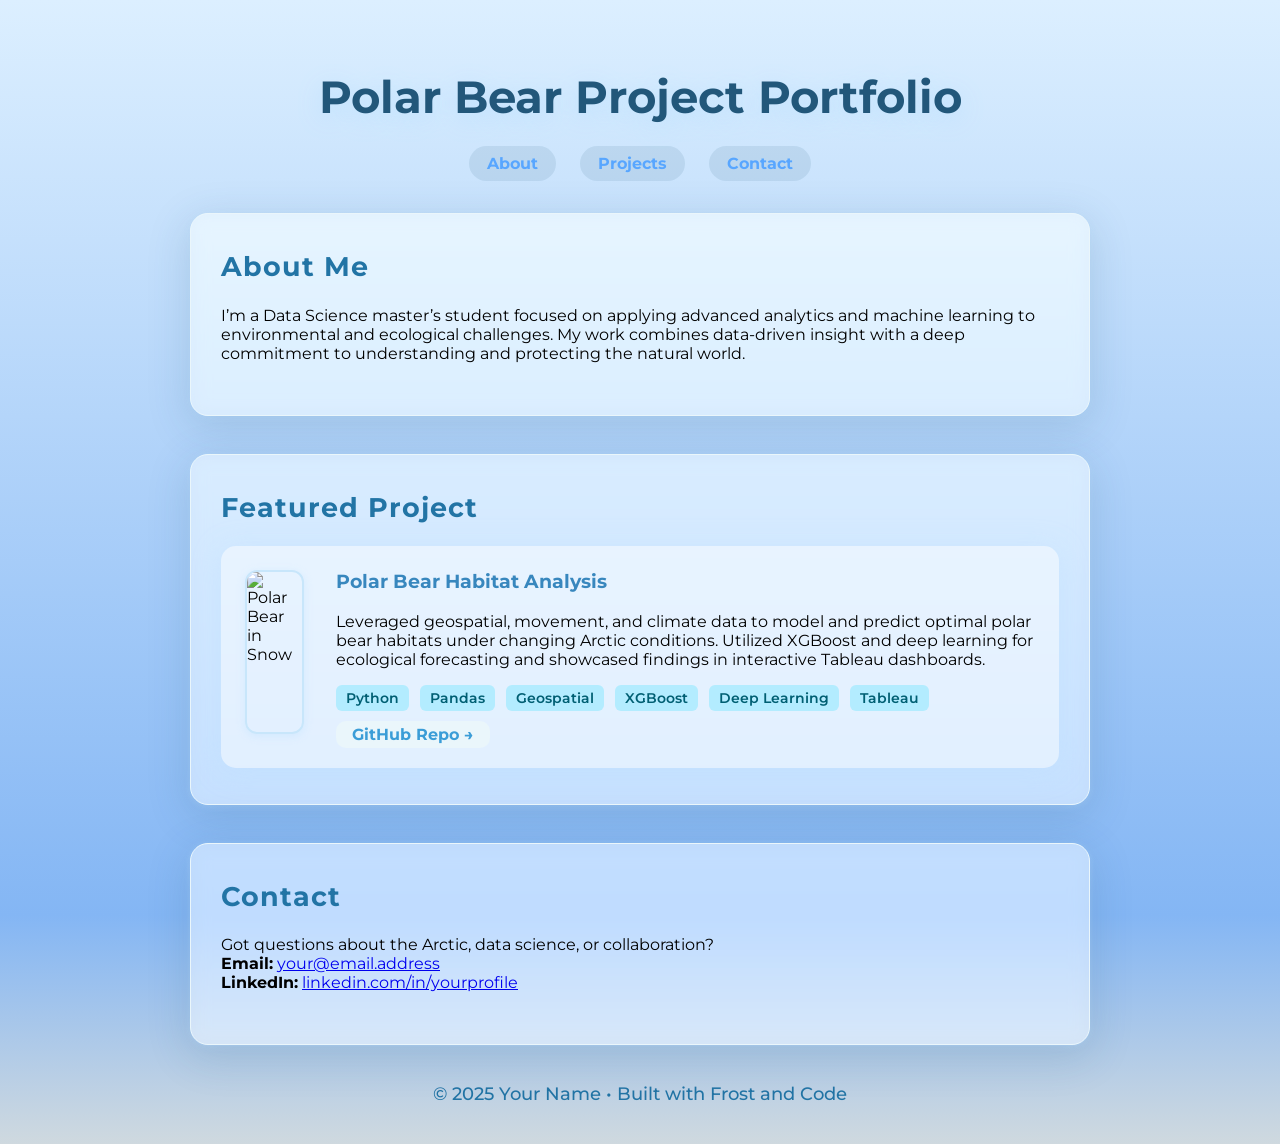
==== index.html @ 0e8e33dd "Revise About Me section for clarity and focus Updated the About Me section to reflect current focus " ====
<!DOCTYPE html>
<html lang="en">
<head>
    <meta charset="UTF-8">
    <meta name="viewport" content="width=device-width, initial-scale=1">
    <title>Your Name - Polar Bear Portfolio</title>
    <link href="https://fonts.googleapis.com/css2?family=Montserrat:wght@400;700&display=swap" rel="stylesheet">
    <link rel="stylesheet" href="style.css">
    <!-- Add particles.js library for animated snow -->
    <script src="https://cdn.jsdelivr.net/npm/particles.js@2.0.0/particles.min.js"></script>
</head>
<body>
    <div id="particles-js"></div>
    <div class="container">
        <header>
            <h1>Polar Bear Project Portfolio</h1>
            <nav>
                <a href="#about">About</a>
                <a href="#projects">Projects</a>
                <a href="#contact">Contact</a>
            </nav>
        </header>
        <main>
            <section id="about" class="glass">
                <h2>About Me</h2>
                <p>
                    I’m a Data Science master’s student focused on applying advanced analytics and machine learning to environmental and ecological challenges. My work combines data-driven insight with a deep commitment to understanding and protecting the natural world.
                </p>
            </section>
            <section id="projects" class="glass">
                <h2>Featured Project</h2>
                <div class="project-card">
                    <img src="https://images.unsplash.com/photo-1506744038136-46273834b3fb?auto=format&fit=crop&w=400&q=80" alt="Polar Bear in Snow">
                    <div>
                        <h3>Polar Bear Habitat Analysis</h3>
                        <p>
                            Leveraged geospatial, movement, and climate data to model and predict optimal polar bear habitats under changing Arctic conditions. Utilized XGBoost and deep learning for ecological forecasting and showcased findings in interactive Tableau dashboards.
                        </p>
                        <div class="tags">
                            <span class="tag">Python</span>
                            <span class="tag">Pandas</span>
                            <span class="tag">Geospatial</span>
                            <span class="tag">XGBoost</span>
                            <span class="tag">Deep Learning</span>
                            <span class="tag">Tableau</span>
                        </div>
                        <a href="https://github.com/yourusername/polar-bear-project" target="_blank">GitHub Repo &rarr;</a>
                    </div>
                </div>
            </section>
            <section id="contact" class="glass">
                <h2>Contact</h2>
                <p>
                    Got questions about the Arctic, data science, or collaboration?<br>
                    <strong>Email:</strong> <a href="mailto:jgilkinson@yahoo.com">your@email.address</a><br>
                    <strong>LinkedIn:</strong> <a href="https://linkedin.com/in/yourprofile" target="_blank">linkedin.com/in/yourprofile</a>
                </p>
            </section>
        </main>
        <footer>
            &copy; 2025 Your Name • Built with Frost and Code
        </footer>
    </div>
    <script>
    // particles.js snow config
    particlesJS("particles-js", {
        "particles": {
            "number": {"value": 80, "density": {"enable": true, "value_area": 800}},
            "color": {"value": "#ffffff"},
            "shape": {"type": "circle"},
            "opacity": {"value": 0.7, "random": true, "anim": {"enable": false}},
            "size": {"value": 6, "random": true, "anim": {"enable": false}},
            "move": {
                "enable": true,
                "speed": 1.5,
                "direction": "bottom",
                "random": true,
                "straight": false,
                "out_mode": "out",
                "bounce": false
            }
        },
        "interactivity": {
            "detect_on": "canvas",
            "events": {
                "onhover": {"enable": true, "mode": "repulse"},
                "onclick": {"enable": false}
            }
        },
        "retina_detect": true
    });
    </script>
</body>
</html>
---- style.css ----
body {
    margin: 0;
    font-family: 'Montserrat', sans-serif;
    background: linear-gradient(to bottom, #dcefff, #84b6f4 80%, #cfd9df 100%);
    min-height: 100vh;
    overflow-x: hidden;
}

#particles-js {
    position: fixed;
    width: 100vw;
    height: 100vh;
    z-index: 0;
    top: 0;
    left: 0;
    pointer-events: none;
}

.container {
    position: relative;
    z-index: 1;
    max-width: 900px;
    margin: 0 auto;
    padding: 40px 20px;
}

header {
    text-align: center;
    margin-bottom: 40px;
}

header h1 {
    font-size: 2.8em;
    color: #22577a;
    text-shadow: 0px 6px 24px #bde0fe;
}

nav {
    margin-top: 18px;
}

nav a {
    color: #58a6ff;
    background: rgba(34, 87, 122, 0.10);
    padding: 8px 18px;
    margin: 0 10px;
    border-radius: 20px;
    font-weight: bold;
    text-decoration: none;
    transition: background 0.3s, color 0.3s;
}
nav a:hover {
    background: #ade8f4;
    color: #003049;
    box-shadow: 0 0 15px #48cae4a0;
}

.glass {
    background: rgba(255,255,255,0.45);
    border-radius: 18px;
    box-shadow: 0 10px 40px 4px rgba(34, 87, 122, 0.15), 0 1.5px 6px #bde0fe60;
    backdrop-filter: blur(9px) brightness(1.05);
    margin-bottom: 38px;
    padding: 36px 30px;
    border: 1.5px solid #eaf6fb;
}

section h2 {
    color: #2274a5;
    font-size: 1.7em;
    margin-top: 0;
    letter-spacing: 1px;
}

.project-card {
    display: flex;
    gap: 32px;
    align-items: flex-start;
    margin-top: 16px;
    background: rgba(255,255,255,0.47);
    padding: 24px;
    border-radius: 15px;
    box-shadow: 0px 3px 28px #bde0fe60;
    transition: transform 0.21s cubic-bezier(.36,2,.34,1),box-shadow 0.2s;
}
.project-card:hover {
    transform: scale(1.022) translateY(-4px);
    box-shadow: 0px 7px 32px #56cbf90f, 0 1.5px 14px #bde0fe90;
    background: rgba(189, 224, 254, 0.35);
}
.project-card img {
    border-radius: 12px;
    width: 160px;
    height: 160px;
    object-fit: cover;
    box-shadow: 0 2px 8px 0 #bde0fe73;
    border: 2.5px solid #c8e6fb;
}
.project-card h3 {
    color: #3887be;
    margin-top: 0;
}
.project-card .tags {
    margin: 10px 0 14px 0;
}
.tag {
    background: #b3ecff;
    color: #005f73;
    border-radius: 6px;
    padding: 4px 10px;
    margin-right: 7px;
    font-size: 0.9em;
    font-weight: 600;
    display: inline-block;
}
.project-card a {
    text-decoration: none;
    color: #3b9dd7;
    font-weight: bold;
    background: #eaf6fb;
    padding: 4px 16px;
    border-radius: 10px;
    transition: background 0.25s, color 0.25s;
}
.project-card a:hover {
    background: #0077b6;
    color: #fff;
}

footer {
    text-align: center;
    color: #2274a5;
    margin: 30px auto 0 auto;
    font-size: 1.1em;
    font-weight: 500;
}

@media (max-width: 700px) {
    .project-card {
        flex-direction: column;
        align-items: center;
    }
    .project-card img {
        width: 98vw;
        max-width: 300px;
        height: auto;
    }
    .container {
        padding: 14px 3vw;
    }
    .glass {
        padding: 20px 5vw;
    }
}
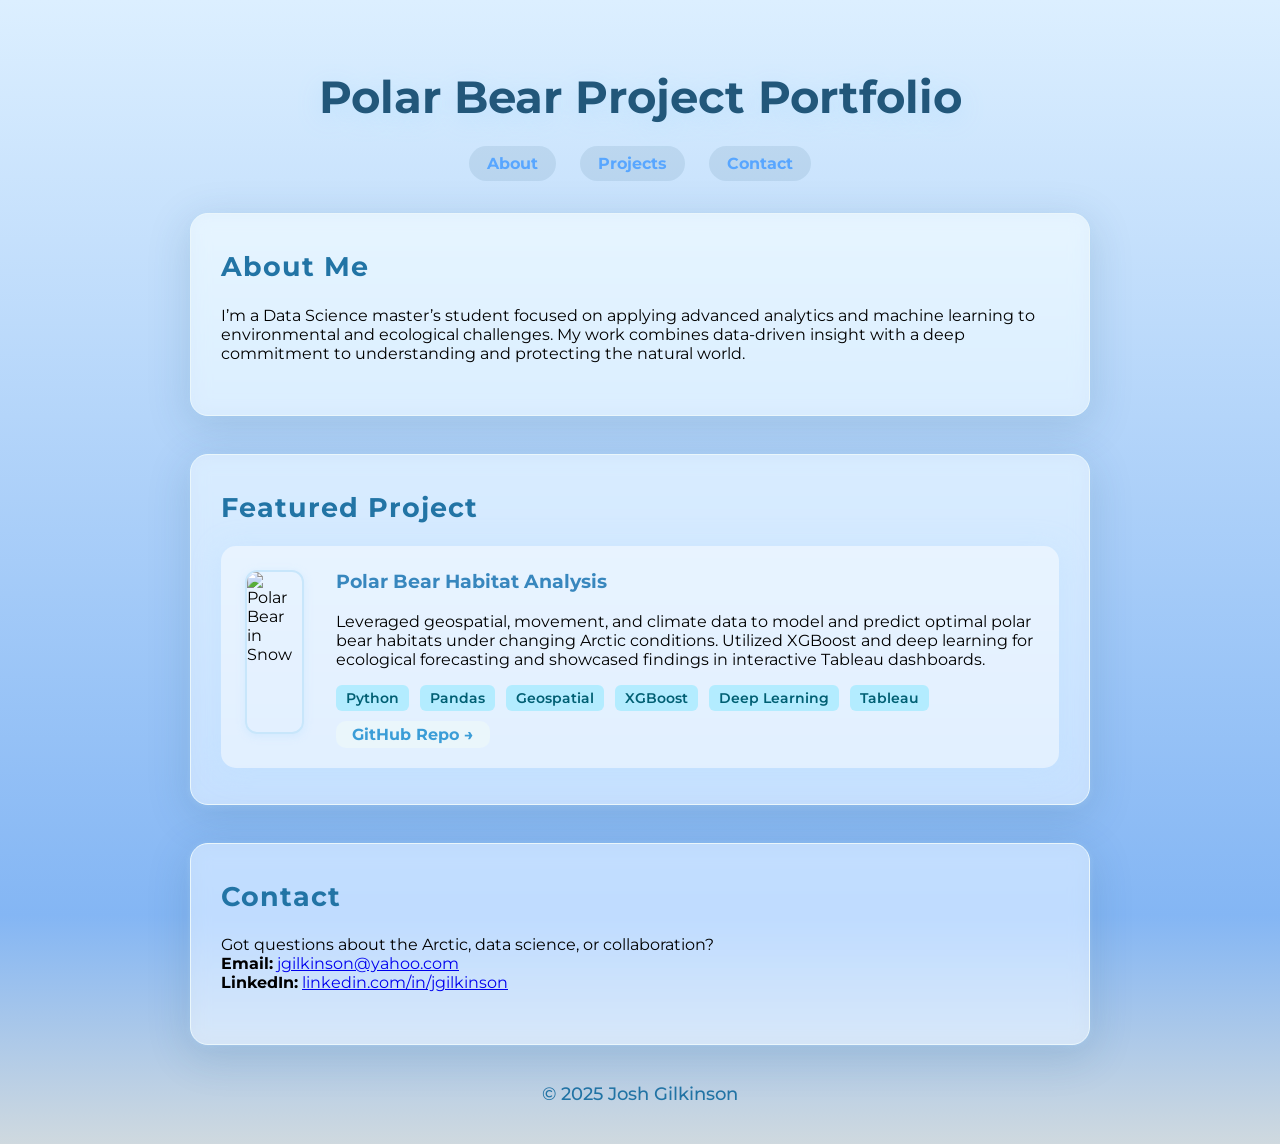
==== commit 5d5a1d7e: "Fix HTML formatting and preserve content structure" ====
--- a/index.html
+++ b/index.html
@@ -52,13 +52,13 @@
                 <h2>Contact</h2>
                 <p>
                     Got questions about the Arctic, data science, or collaboration?<br>
-                    <strong>Email:</strong> <a href="mailto:jgilkinson@yahoo.com">your@email.address</a><br>
-                    <strong>LinkedIn:</strong> <a href="https://linkedin.com/in/yourprofile" target="_blank">linkedin.com/in/yourprofile</a>
+                    <strong>Email:</strong> <a href="mailto:jgilkinson@yahoo.com">jgilkinson@yahoo.com</a><br>
+                    <strong>LinkedIn:</strong> <a href="https://linkedin.com/in/jgilkinson" target="_blank">linkedin.com/in/jgilkinson</a>
                 </p>
             </section>
         </main>
         <footer>
-            &copy; 2025 Your Name • Built with Frost and Code
+            &copy; 2025 Josh Gilkinson
         </footer>
     </div>
     <script>
@@ -94,3 +94,4 @@
 </html>
 
 
+
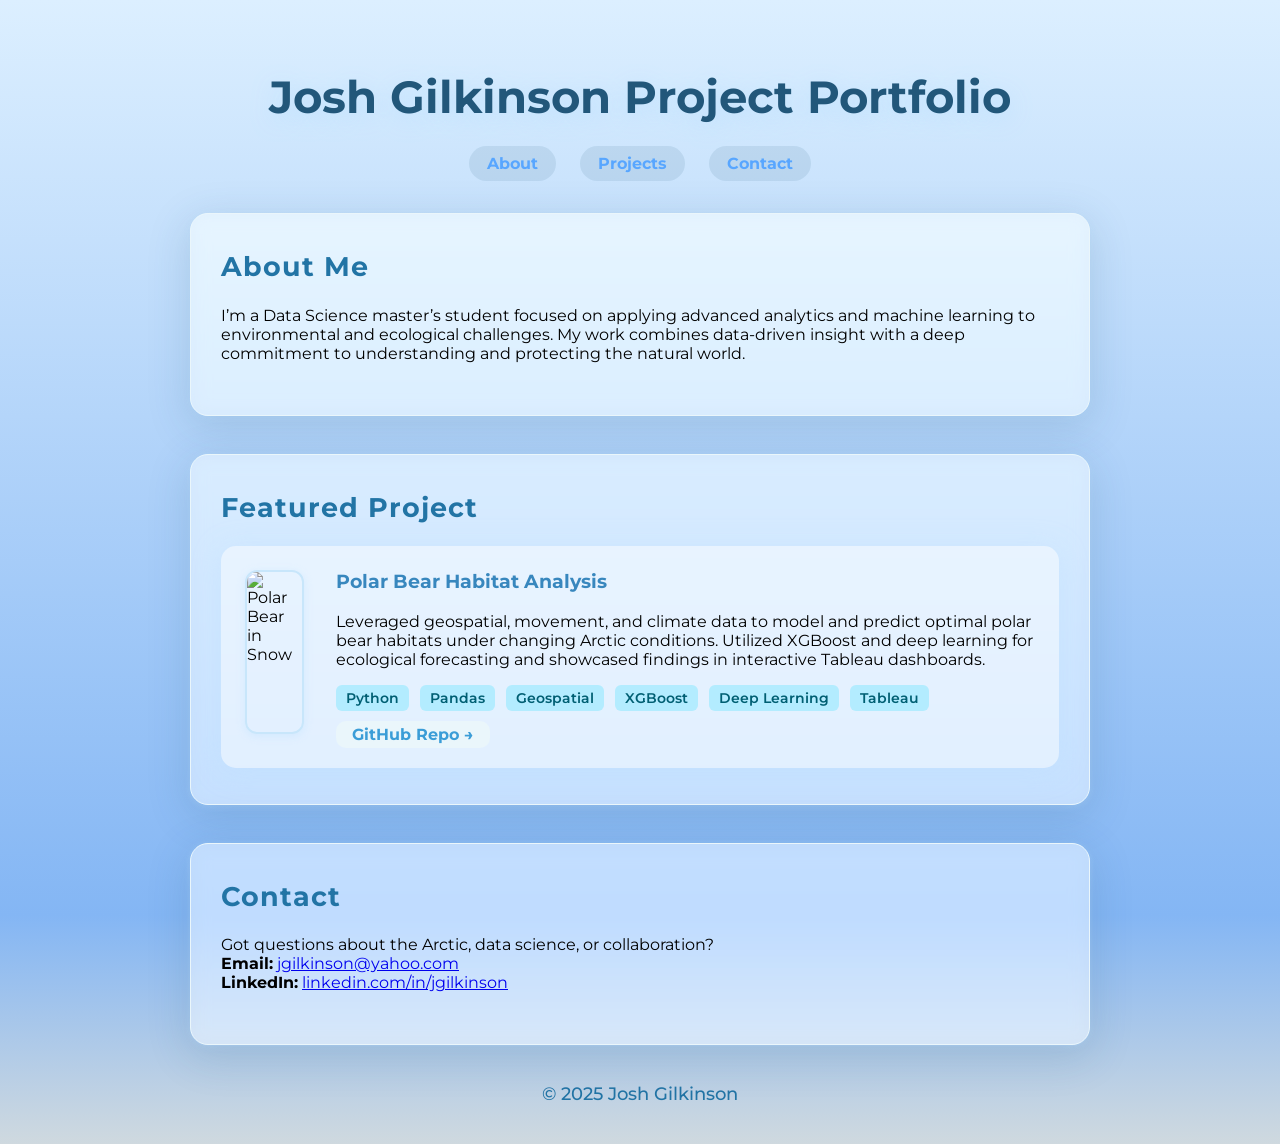
==== commit 8f21f8f0: "Update index.html" ====
--- a/index.html
+++ b/index.html
@@ -13,7 +13,7 @@
     <div id="particles-js"></div>
     <div class="container">
         <header>
-            <h1>Polar Bear Project Portfolio</h1>
+            <h1>Josh Gilkinson Project Portfolio</h1>
             <nav>
                 <a href="#about">About</a>
                 <a href="#projects">Projects</a>
@@ -44,7 +44,7 @@
                             <span class="tag">Deep Learning</span>
                             <span class="tag">Tableau</span>
                         </div>
-                        <a href="https://github.com/yourusername/polar-bear-project" target="_blank">GitHub Repo &rarr;</a>
+                        <a href="https://github.com/jgilkinson/jgilkinson.github.io" target="_blank">GitHub Repo &rarr;</a>
                     </div>
                 </div>
             </section>
@@ -95,3 +95,6 @@
 
 
 
+
+
+
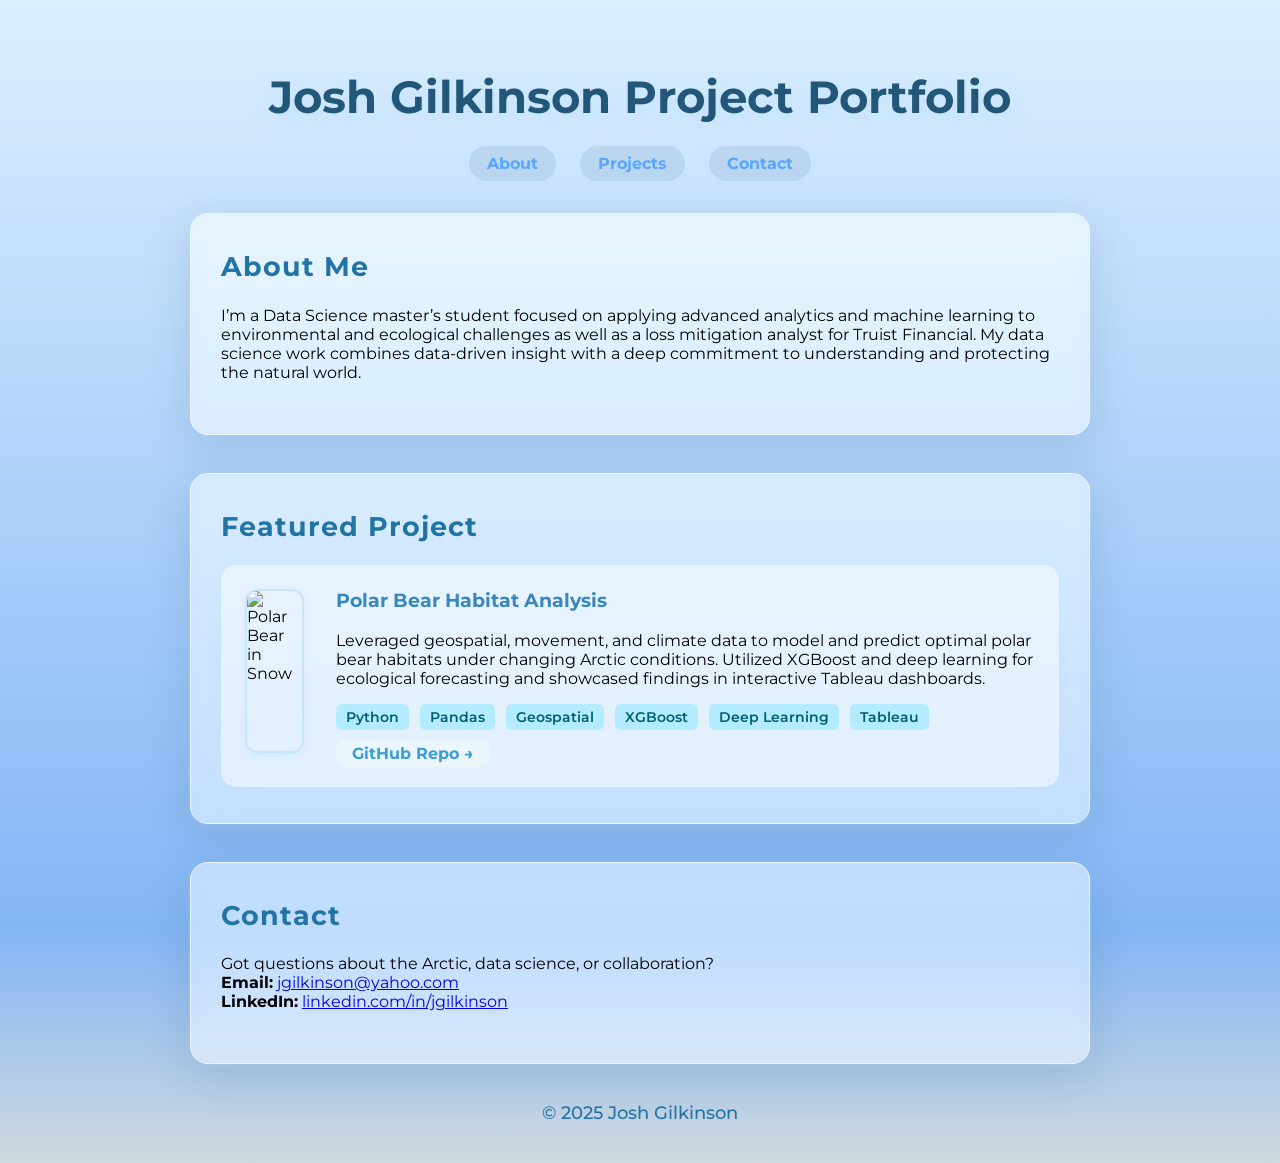
==== commit c48398f4: "Revise About Me section with current role Updated the About Me section to include current role as a " ====
--- a/index.html
+++ b/index.html
@@ -24,7 +24,7 @@
             <section id="about" class="glass">
                 <h2>About Me</h2>
                 <p>
-                    I’m a Data Science master’s student focused on applying advanced analytics and machine learning to environmental and ecological challenges. My work combines data-driven insight with a deep commitment to understanding and protecting the natural world.
+                    I’m a Data Science master’s student focused on applying advanced analytics and machine learning to environmental and ecological challenges as well as a loss mitigation analyst for Truist Financial. My data science work combines data-driven insight with a deep commitment to understanding and protecting the natural world.
                 </p>
             </section>
             <section id="projects" class="glass">
@@ -98,3 +98,4 @@
 
 
 
+
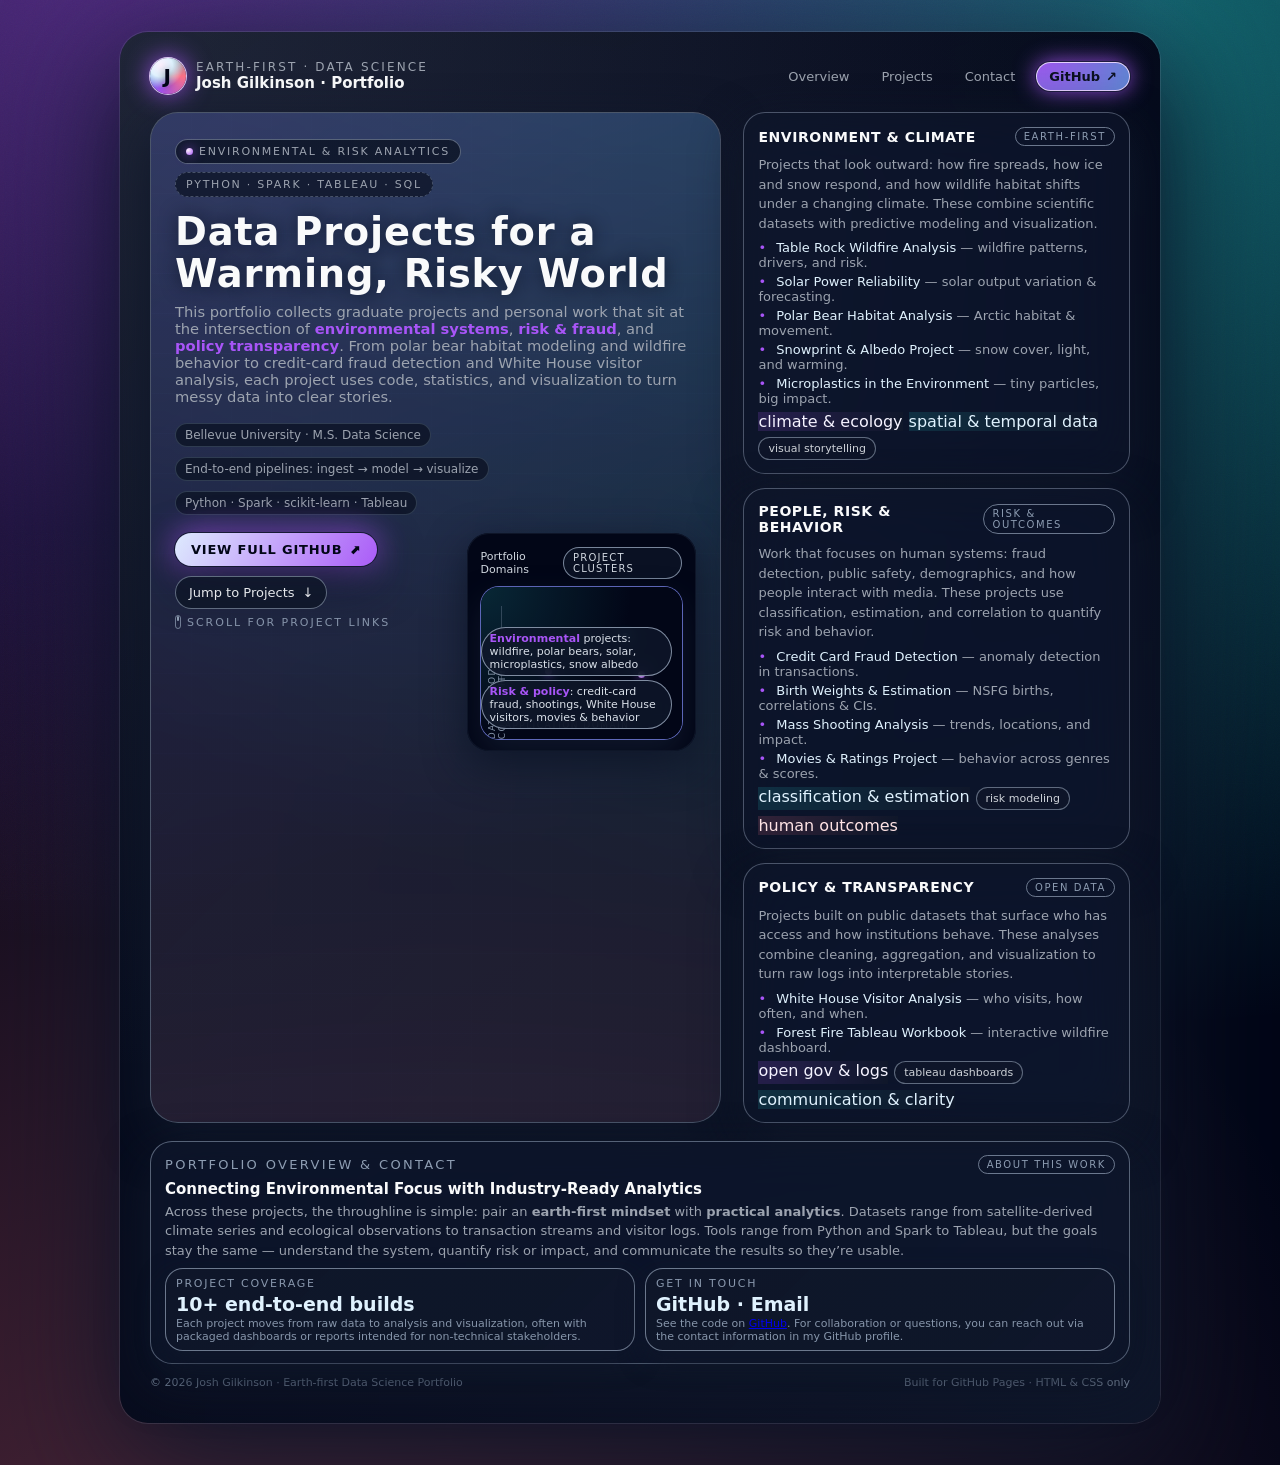
==== commit 0b79bb33: "Add files via upload" ====
--- a/index.html
+++ b/index.html
@@ -1,101 +1,1061 @@
 <!DOCTYPE html>
 <html lang="en">
 <head>
-    <meta charset="UTF-8">
-    <meta name="viewport" content="width=device-width, initial-scale=1">
-    <title>Your Name - Polar Bear Portfolio</title>
-    <link href="https://fonts.googleapis.com/css2?family=Montserrat:wght@400;700&display=swap" rel="stylesheet">
-    <link rel="stylesheet" href="style.css">
-    <!-- Add particles.js library for animated snow -->
-    <script src="https://cdn.jsdelivr.net/npm/particles.js@2.0.0/particles.min.js"></script>
+  <meta charset="UTF-8" />
+  <title>Josh Gilkinson · Data Science Portfolio</title>
+  <meta name="viewport" content="width=device-width, initial-scale=1.0" />
+  <style>
+    :root {
+      --bg: #020617;
+      --glass: rgba(15, 23, 42, 0.78);
+      --glass-soft: rgba(15, 23, 42, 0.68);
+      --border-soft: rgba(148, 163, 184, 0.45);
+      --accent-lilac: #a855f7;
+      --accent-teal: #22c1c3;
+      --accent-rose: #fb7185;
+      --accent-soft: #e0f2fe;
+      --text-main: #e5e7eb;
+      --text-soft: #9ca3af;
+      --text-strong: #f9fafb;
+      --shadow-glass: 0 18px 48px rgba(15, 23, 42, 0.98);
+      --radius-xl: 22px;
+      --radius-xxl: 28px;
+      --transition-fast: 200ms ease-out;
+    }
+
+    * {
+      box-sizing: border-box;
+      margin: 0;
+      padding: 0;
+    }
+
+    body {
+      font-family: system-ui, -apple-system, BlinkMacSystemFont, "SF Pro Text",
+        "Segoe UI", sans-serif;
+      min-height: 100vh;
+      display: flex;
+      justify-content: center;
+      padding: 32px 18px 42px;
+      color: var(--text-main);
+      background:
+        radial-gradient(circle at 10% -10%, rgba(168, 85, 247, 0.5), transparent 55%),
+        radial-gradient(circle at 90% 0%, rgba(34, 193, 195, 0.5), transparent 55%),
+        radial-gradient(circle at 15% 120%, rgba(251, 113, 133, 0.32), transparent 60%),
+        linear-gradient(to bottom, #020617, #020617 40%, #020617);
+    }
+
+    .noise-overlay {
+      pointer-events: none;
+      position: fixed;
+      inset: 0;
+      opacity: 0.17;
+      mix-blend-mode: soft-light;
+      background-image: url("data:image/svg+xml,%3Csvg xmlns='http://www.w3.org/2000/svg' width='1600' height='900'%3E%3Cfilter id='n'%3E%3CfeTurbulence type='fractalNoise' baseFrequency='0.9' numOctaves='4' stitchTiles='noStitch' /%3E%3C/filter%3E%3Crect width='100%25' height='100%25' filter='url(%23n)' opacity='0.7' /%3E%3C/svg%3E");
+      z-index: -1;
+    }
+
+    .page {
+      max-width: 1040px;
+      width: 100%;
+      border-radius: var(--radius-xxl);
+      background:
+        radial-gradient(circle at top left, rgba(148, 163, 184, 0.2), transparent 60%),
+        radial-gradient(circle at bottom right, rgba(15, 23, 42, 0.96), #020617);
+      box-shadow:
+        0 0 0 1px rgba(148, 163, 184, 0.18),
+        0 32px 120px rgba(15, 23, 42, 1);
+      padding: 22px 22px 26px;
+      backdrop-filter: blur(26px) saturate(140%);
+    }
+
+    @media (min-width: 900px) {
+      .page {
+        padding: 26px 30px 34px;
+      }
+    }
+
+    header {
+      display: flex;
+      align-items: center;
+      justify-content: space-between;
+      gap: 16px;
+      margin-bottom: 18px;
+    }
+
+    .brand {
+      display: flex;
+      align-items: center;
+      gap: 10px;
+    }
+
+    .brand-icon {
+      width: 36px;
+      height: 36px;
+      border-radius: 999px;
+      background:
+        radial-gradient(circle at 30% 20%, #fdf2ff 0, #e0f2fe 30%, transparent 60%),
+        conic-gradient(from 210deg, #a855f7, #22c1c3, #fb7185, #a855f7);
+      box-shadow:
+        0 0 0 1px rgba(233, 213, 255, 0.9),
+        0 0 26px rgba(168, 85, 247, 0.95);
+      display: flex;
+      align-items: center;
+      justify-content: center;
+      color: #020617;
+      font-size: 20px;
+      font-weight: 900;
+      letter-spacing: 0.08em;
+      text-shadow: 0 0 8px rgba(15, 23, 42, 0.6);
+    }
+
+    .brand-text {
+      display: flex;
+      flex-direction: column;
+    }
+
+    .brand-text span:first-child {
+      font-size: 12px;
+      text-transform: uppercase;
+      letter-spacing: 0.18em;
+      color: var(--text-soft);
+    }
+
+    .brand-text span:last-child {
+      font-size: 15px;
+      font-weight: 600;
+      color: var(--text-strong);
+    }
+
+    nav {
+      display: flex;
+      align-items: center;
+      gap: 10px;
+      font-size: 13px;
+      flex-wrap: wrap;
+      justify-content: flex-end;
+    }
+
+    nav a {
+      text-decoration: none;
+      color: var(--text-soft);
+      padding: 6px 10px;
+      border-radius: 999px;
+      border: 1px solid transparent;
+      background: transparent;
+      transition: color var(--transition-fast), border-color var(--transition-fast),
+                  background var(--transition-fast), transform 120ms ease-out;
+      white-space: nowrap;
+    }
+
+    nav a:hover {
+      color: var(--accent-teal);
+      border-color: rgba(148, 163, 184, 0.5);
+      background: rgba(15, 23, 42, 0.6);
+      transform: translateY(-1px);
+    }
+
+    .nav-pill {
+      border-radius: 999px;
+      padding: 6px 12px;
+      background: radial-gradient(circle at 0% 0%, rgba(168, 85, 247, 0.96), rgba(34, 193, 195, 0.92));
+      color: #0b1120;
+      font-weight: 600;
+      border: 1px solid rgba(233, 213, 255, 0.95);
+      box-shadow:
+        0 0 0 1px rgba(15, 23, 42, 0.7),
+        0 0 22px rgba(168, 85, 247, 0.9);
+      text-decoration: none;
+      display: inline-flex;
+      align-items: center;
+      gap: 6px;
+      font-size: 13px;
+      transition: transform var(--transition-fast), box-shadow var(--transition-fast),
+                  background-position 180ms ease-out;
+      background-size: 200% 200%;
+      background-position: 0% 50%;
+    }
+
+    .nav-pill:hover {
+      transform: translateY(-1px) translateX(0.5px);
+      background-position: 100% 50%;
+      box-shadow:
+        0 0 0 1px rgba(15, 23, 42, 0.8),
+        0 0 32px rgba(34, 193, 195, 1);
+    }
+
+    main {
+      display: grid;
+      grid-template-columns: minmax(0, 3fr);
+      gap: 18px;
+    }
+
+    @media (min-width: 900px) {
+      main {
+        grid-template-columns: minmax(0, 3.4fr) minmax(0, 2.3fr);
+        gap: 22px;
+      }
+    }
+
+    /* HERO */
+
+    .hero {
+      position: relative;
+      border-radius: var(--radius-xxl);
+      background: linear-gradient(
+          135deg,
+          rgba(15, 23, 42, 0.97),
+          rgba(15, 23, 42, 0.92)
+        );
+      padding: 22px 18px 20px;
+      overflow: hidden;
+      box-shadow: var(--shadow-glass);
+      border: 1px solid rgba(148, 163, 184, 0.45);
+    }
+
+    @media (min-width: 900px) {
+      .hero {
+        padding: 26px 24px 24px;
+      }
+    }
+
+    .hero-glow {
+      position: absolute;
+      inset: -120%;
+      background:
+        radial-gradient(circle at 15% 0%, rgba(168, 85, 247, 0.55), transparent 55%),
+        radial-gradient(circle at 85% 0%, rgba(34, 193, 195, 0.6), transparent 55%),
+        radial-gradient(circle at 50% 120%, rgba(251, 113, 133, 0.4), transparent 60%);
+      opacity: 0.9;
+      mix-blend-mode: screen;
+      filter: blur(9px);
+      animation: driftGlow 34s linear infinite alternate;
+    }
+
+    .hero-grid-overlay {
+      position: absolute;
+      inset: 0;
+      background-image: linear-gradient(
+          rgba(148, 163, 184, 0.12) 1px,
+          transparent 1px
+        ),
+        linear-gradient(
+          90deg,
+          rgba(148, 163, 184, 0.08) 1px,
+          transparent 1px
+        );
+      background-size: 40px 40px;
+      mix-blend-mode: soft-light;
+      opacity: 0.7;
+      pointer-events: none;
+    }
+
+    @keyframes driftGlow {
+      0% { transform: translate3d(-4%, 4%, 0) scale(1.04); }
+      50% { transform: translate3d(4%, -3%, 0) scale(1.0); }
+      100% { transform: translate3d(-3%, 3%, 0) scale(1.06); }
+    }
+
+    .hero-content {
+      position: relative;
+      z-index: 1;
+    }
+
+    .hero-chip-row {
+      display: flex;
+      flex-wrap: wrap;
+      gap: 8px;
+      margin-bottom: 14px;
+    }
+
+    .chip {
+      display: inline-flex;
+      align-items: center;
+      gap: 6px;
+      padding: 5px 10px;
+      border-radius: 999px;
+      border: 1px solid rgba(148, 163, 184, 0.55);
+      background: radial-gradient(circle at 0% 0%, rgba(15, 23, 42, 0.95), rgba(15, 23, 42, 0.9));
+      color: var(--text-soft);
+      font-size: 11px;
+      text-transform: uppercase;
+      letter-spacing: 0.16em;
+    }
+
+    .chip-dot {
+      width: 7px;
+      height: 7px;
+      border-radius: 999px;
+      background: radial-gradient(circle at 30% 30%, #fdf2ff, #a855f7);
+      box-shadow: 0 0 12px rgba(168, 85, 247, 0.95);
+    }
+
+    .chip-soft {
+      border-style: dashed;
+      border-color: rgba(148, 163, 184, 0.4);
+      background: rgba(15, 23, 42, 0.82);
+    }
+
+    .hero-title {
+      font-size: clamp(1.9rem, 3vw, 2.4rem);
+      line-height: 1.1;
+      font-weight: 750;
+      color: var(--text-strong);
+      letter-spacing: 0.02em;
+      margin-bottom: 8px;
+      text-shadow: 0 0 18px rgba(15, 23, 42, 0.9);
+    }
+
+    .hero-subtitle {
+      font-size: 0.92rem;
+      color: var(--text-soft);
+      max-width: 38rem;
+      margin-bottom: 18px;
+    }
+
+    .hero-subtitle strong {
+      color: var(--accent-lilac);
+      font-weight: 600;
+    }
+
+    .hero-meta {
+      display: flex;
+      flex-wrap: wrap;
+      gap: 10px;
+      margin-bottom: 18px;
+      font-size: 12px;
+      color: var(--text-soft);
+    }
+
+    .hero-meta span {
+      padding: 4px 9px;
+      border-radius: 999px;
+      background: rgba(15, 23, 42, 0.9);
+      border: 1px solid rgba(51, 65, 85, 0.9);
+    }
+
+    @media (min-width: 900px) {
+      .hero-main-grid {
+        display: grid;
+        grid-template-columns: minmax(0, 2.5fr) minmax(0, 2.1fr);
+        gap: 18px;
+        align-items: flex-start;
+      }
+    }
+
+    .hero-left {
+      margin-bottom: 16px;
+    }
+
+    .hero-actions {
+      display: flex;
+      flex-wrap: wrap;
+      gap: 10px;
+      margin-bottom: 6px;
+    }
+
+    .btn-primary {
+      border: none;
+      outline: none;
+      cursor: pointer;
+      padding: 9px 16px;
+      border-radius: 999px;
+      font-size: 13px;
+      font-weight: 600;
+      letter-spacing: 0.06em;
+      text-transform: uppercase;
+      display: inline-flex;
+      align-items: center;
+      gap: 7px;
+      color: #020617;
+      background:
+        linear-gradient(120deg, #e0f2fe, #a855f7, #fb7185);
+      box-shadow:
+        0 0 0 1px rgba(15, 23, 42, 0.85),
+        0 16px 45px rgba(15, 23, 42, 0.9),
+        0 0 32px rgba(168, 85, 247, 0.9);
+      transition: transform var(--transition-fast),
+                  box-shadow var(--transition-fast),
+                  background-position 220ms ease-out;
+      background-size: 220% 220%;
+      background-position: 0% 50%;
+      text-decoration: none;
+    }
+
+    .btn-primary:hover {
+      transform: translateY(-1.5px);
+      background-position: 100% 50%;
+      box-shadow:
+        0 0 0 1px rgba(15, 23, 42, 0.9),
+        0 20px 60px rgba(15, 23, 42, 1),
+        0 0 42px rgba(168, 85, 247, 1);
+    }
+
+    .btn-ghost {
+      border-radius: 999px;
+      padding: 8px 13px;
+      border: 1px solid rgba(148, 163, 184, 0.6);
+      background: rgba(15, 23, 42, 0.88);
+      color: var(--text-main);
+      font-size: 13px;
+      display: inline-flex;
+      align-items: center;
+      gap: 8px;
+      cursor: pointer;
+      text-decoration: none;
+      transition: border-color var(--transition-fast),
+                  background var(--transition-fast),
+                  color var(--transition-fast),
+                  transform 120ms ease-out;
+    }
+
+    .btn-ghost:hover {
+      border-color: rgba(148, 163, 184, 1);
+      background: rgba(15, 23, 42, 0.98);
+      transform: translateY(-1px);
+    }
+
+    .scroll-indicator {
+      display: flex;
+      align-items: center;
+      gap: 6px;
+      font-size: 11px;
+      margin-top: 6px;
+      color: rgba(148, 163, 184, 0.88);
+      text-transform: uppercase;
+      letter-spacing: 0.18em;
+    }
+
+    .scroll-indicator-dot {
+      width: 6px;
+      height: 14px;
+      border-radius: 999px;
+      border: 1px solid rgba(148, 163, 184, 0.7);
+      position: relative;
+      overflow: hidden;
+    }
+
+    .scroll-indicator-dot::after {
+      content: "";
+      position: absolute;
+      left: 50%;
+      width: 2px;
+      height: 5px;
+      border-radius: 999px;
+      background: rgba(148, 163, 184, 0.95);
+      transform: translateX(-50%);
+      animation: scrollDot 1300ms ease-in-out infinite;
+    }
+
+    @keyframes scrollDot {
+      0% { top: 3px; opacity: 0; }
+      20% { top: 3px; opacity: 1; }
+      100% { top: 8px; opacity: 0; }
+    }
+
+    /* HERO RIGHT – portfolio “map” */
+
+    .hero-right {
+      position: relative;
+      border-radius: var(--radius-xl);
+      background: radial-gradient(circle at 20% 0%, #020617, #020617);
+      overflow: hidden;
+      min-height: 170px;
+      padding: 14px 14px 12px;
+      box-shadow:
+        inset 0 0 0 1px rgba(15, 23, 42, 0.95),
+        0 14px 40px rgba(15, 23, 42, 1);
+    }
+
+    .hero-right-header {
+      display: flex;
+      justify-content: space-between;
+      align-items: center;
+      font-size: 11px;
+      color: rgba(226, 232, 240, 0.92);
+      margin-bottom: 8px;
+    }
+
+    .hero-right-chip {
+      padding: 4px 9px;
+      border-radius: 999px;
+      background: rgba(15, 23, 42, 0.7);
+      border: 1px solid rgba(148, 163, 184, 0.8);
+      font-size: 10px;
+      letter-spacing: 0.12em;
+      text-transform: uppercase;
+    }
+
+    .chart-wrapper {
+      position: relative;
+      width: 100%;
+      aspect-ratio: 4 / 3;
+      display: flex;
+      align-items: center;
+      justify-content: center;
+    }
+
+    .scatter-chart {
+      position: relative;
+      width: 100%;
+      height: 100%;
+      border-radius: 18px;
+      background:
+        radial-gradient(circle at 0 0, rgba(34, 193, 195, 0.18), transparent 60%),
+        linear-gradient(to top, #020617, #020617);
+      box-shadow:
+        0 0 0 1px rgba(129, 140, 248, 0.7),
+        0 14px 30px rgba(15, 23, 42, 1);
+      overflow: hidden;
+    }
+
+    .axis-x, .axis-y {
+      position: absolute;
+      border-color: rgba(148, 163, 184, 0.3);
+      border-style: solid;
+    }
+
+    .axis-x {
+      left: 10%;
+      right: 8%;
+      bottom: 16%;
+      border-width: 1px 0 0 0;
+    }
+
+    .axis-y {
+      left: 10%;
+      top: 12%;
+      bottom: 16%;
+      border-width: 0 0 0 1px;
+    }
+
+    .chart-label {
+      position: absolute;
+      font-size: 9px;
+      color: rgba(148, 163, 184, 0.9);
+      text-transform: uppercase;
+      letter-spacing: 0.16em;
+    }
+
+    .chart-label.x {
+      bottom: 6%;
+      left: 12%;
+    }
+
+    .chart-label.y {
+      top: 10%;
+      left: 3%;
+      writing-mode: vertical-rl;
+      transform: rotate(180deg);
+    }
+
+    .scatter-point {
+      position: absolute;
+      width: 7px;
+      height: 7px;
+      border-radius: 999px;
+      background: radial-gradient(circle at 30% 30%, #fdf2ff, #a855f7);
+      opacity: 0.8;
+      box-shadow: 0 0 10px rgba(168, 85, 247, 0.9);
+    }
+
+    .scatter-point.light {
+      background: radial-gradient(circle at 30% 30%, #e0f2fe, #22c1c3);
+      box-shadow: 0 0 10px rgba(34, 193, 195, 0.9);
+    }
+
+    .hero-stat-row {
+      position: absolute;
+      right: 10px;
+      bottom: 10px;
+      display: flex;
+      flex-direction: column;
+      gap: 4px;
+      font-size: 11px;
+      color: rgba(226, 232, 240, 0.96);
+    }
+
+    .hero-stat {
+      padding: 4px 8px;
+      border-radius: 999px;
+      background: rgba(15, 23, 42, 0.85);
+      border: 1px solid rgba(148, 163, 184, 0.85);
+      backdrop-filter: blur(8px);
+    }
+
+    .hero-stat strong {
+      color: #a855f7;
+      font-weight: 600;
+    }
+
+    /* RIGHT COLUMN CARDS */
+
+    .side-column {
+      display: flex;
+      flex-direction: column;
+      gap: 14px;
+    }
+
+    .card {
+      border-radius: var(--radius-xl);
+      background: var(--glass-soft);
+      box-shadow: var(--shadow-glass);
+      border: 1px solid var(--border-soft);
+      padding: 14px 14px 13px;
+      backdrop-filter: blur(26px) saturate(160%);
+    }
+
+    .card-header {
+      display: flex;
+      justify-content: space-between;
+      align-items: center;
+      margin-bottom: 9px;
+      gap: 10px;
+    }
+
+    .card-title {
+      font-size: 14px;
+      font-weight: 600;
+      color: var(--text-strong);
+      letter-spacing: 0.04em;
+      text-transform: uppercase;
+    }
+
+    .card-tag {
+      border-radius: 999px;
+      padding: 3px 8px;
+      font-size: 10px;
+      text-transform: uppercase;
+      letter-spacing: 0.16em;
+      border: 1px solid rgba(148, 163, 184, 0.7);
+      color: rgba(148, 163, 184, 0.95);
+    }
+
+    .card p {
+      font-size: 13px;
+      color: var(--text-soft);
+      line-height: 1.5;
+      margin-bottom: 7px;
+    }
+
+    .card-list {
+      list-style: none;
+      font-size: 13px;
+      color: var(--text-soft);
+      display: grid;
+      gap: 4px;
+      margin-top: 4px;
+    }
+
+    .card-list li::before {
+      content: "•";
+      margin-right: 6px;
+      color: var(--accent-lilac);
+    }
+
+    .card-list a {
+      color: var(--accent-soft);
+      text-decoration: none;
+      border-bottom: 1px dashed rgba(148, 163, 184, 0.0);
+      transition: color var(--transition-fast), border-color var(--transition-fast);
+    }
+
+    .card-list a:hover {
+      color: var(--accent-teal);
+      border-color: rgba(148, 163, 184, 0.8);
+    }
+
+    .pill-row {
+      display: flex;
+      flex-wrap: wrap;
+      gap: 6px;
+      margin-top: 6px;
+    }
+
+    .pill {
+      font-size: 11px;
+      padding: 4px 9px;
+      border-radius: 999px;
+      border: 1px solid rgba(148, 163, 184, 0.6);
+      color: rgba(209, 213, 219, 0.98);
+      background: rgba(15, 23, 42, 0.94);
+    }
+
+    .pill-lilac {
+      border-color: rgba(168, 85, 247, 0.9);
+      color: #f5f3ff;
+      background: radial-gradient(circle at 0 0, rgba(168, 85, 247, 0.18), rgba(15, 23, 42, 0.98));
+    }
+
+    .pill-teal {
+      border-color: rgba(34, 193, 195, 0.9);
+      color: #e0f2fe;
+      background: radial-gradient(circle at 0 0, rgba(34, 193, 195, 0.16), rgba(15, 23, 42, 0.98));
+    }
+
+    .pill-rose {
+      border-color: rgba(251, 113, 133, 0.9);
+      color: #ffe4e6;
+      background: radial-gradient(circle at 0 0, rgba(251, 113, 133, 0.16), rgba(15, 23, 42, 0.98));
+    }
+
+    /* FEATURED PROJECTS SECTION */
+
+    .section {
+      margin-top: 18px;
+      border-radius: var(--radius-xl);
+      background: var(--glass);
+      padding: 13px 14px 12px;
+      border: 1px solid rgba(148, 163, 184, 0.55);
+      box-shadow: var(--shadow-glass);
+      backdrop-filter: blur(24px) saturate(160%);
+    }
+
+    .section-header {
+      display: flex;
+      justify-content: space-between;
+      align-items: center;
+      margin-bottom: 6px;
+      gap: 10px;
+    }
+
+    .section-title {
+      font-size: 13px;
+      text-transform: uppercase;
+      letter-spacing: 0.18em;
+      color: rgba(148, 163, 184, 0.96);
+    }
+
+    .section h3 {
+      font-size: 15px;
+      color: var(--text-strong);
+      margin-bottom: 4px;
+      font-weight: 600;
+    }
+
+    .section p {
+      font-size: 13px;
+      color: var(--text-soft);
+      line-height: 1.5;
+      margin-bottom: 7px;
+    }
+
+    .section-grid {
+      display: grid;
+      grid-template-columns: repeat(2, minmax(0, 1fr));
+      gap: 10px;
+      margin-top: 8px;
+    }
+
+    @media (max-width: 640px) {
+      .section-grid {
+        grid-template-columns: minmax(0, 1fr);
+      }
+    }
+
+    .metric-card {
+      border-radius: 18px;
+      padding: 8px 10px 7px;
+      background: linear-gradient(
+        135deg,
+        rgba(15, 23, 42, 0.96),
+        rgba(15, 23, 42, 0.9)
+      );
+      border: 1px solid rgba(148, 163, 184, 0.7);
+      box-shadow: 0 10px 26px rgba(15, 23, 42, 0.9);
+    }
+
+    .metric-label {
+      font-size: 11px;
+      color: rgba(148, 163, 184, 0.92);
+      text-transform: uppercase;
+      letter-spacing: 0.16em;
+      margin-bottom: 3px;
+    }
+
+    .metric-value {
+      font-size: 19px;
+      font-weight: 700;
+      color: #e0f2fe;
+      margin-bottom: 2px;
+    }
+
+    .metric-caption {
+      font-size: 11px;
+      color: rgba(148, 163, 184, 0.9);
+    }
+
+    footer {
+      margin-top: 12px;
+      font-size: 11px;
+      color: rgba(148, 163, 184, 0.9);
+      display: flex;
+      justify-content: space-between;
+      flex-wrap: wrap;
+      gap: 8px;
+    }
+
+    footer a {
+      color: rgba(148, 163, 184, 0.9);
+      text-decoration: none;
+      border-bottom: 1px dashed transparent;
+      transition: border-color var(--transition-fast), color var(--transition-fast);
+    }
+
+    footer a:hover {
+      border-color: rgba(148, 163, 184, 0.9);
+      color: var(--accent-teal);
+    }
+  </style>
 </head>
 <body>
-    <div id="particles-js"></div>
-    <div class="container">
-        <header>
-            <h1>Josh Gilkinson Project Portfolio</h1>
-            <nav>
-                <a href="#about">About</a>
-                <a href="#projects">Projects</a>
-                <a href="#contact">Contact</a>
-            </nav>
-        </header>
-        <main>
-            <section id="about" class="glass">
-                <h2>About Me</h2>
-                <p>
-                    I’m a Data Science master’s student focused on applying advanced analytics and machine learning to environmental and ecological challenges as well as a loss mitigation analyst for Truist Financial. My data science work combines data-driven insight with a deep commitment to understanding and protecting the natural world.
-                </p>
-            </section>
-            <section id="projects" class="glass">
-                <h2>Featured Project</h2>
-                <div class="project-card">
-                    <img src="https://images.unsplash.com/photo-1506744038136-46273834b3fb?auto=format&fit=crop&w=400&q=80" alt="Polar Bear in Snow">
-                    <div>
-                        <h3>Polar Bear Habitat Analysis</h3>
-                        <p>
-                            Leveraged geospatial, movement, and climate data to model and predict optimal polar bear habitats under changing Arctic conditions. Utilized XGBoost and deep learning for ecological forecasting and showcased findings in interactive Tableau dashboards.
-                        </p>
-                        <div class="tags">
-                            <span class="tag">Python</span>
-                            <span class="tag">Pandas</span>
-                            <span class="tag">Geospatial</span>
-                            <span class="tag">XGBoost</span>
-                            <span class="tag">Deep Learning</span>
-                            <span class="tag">Tableau</span>
-                        </div>
-                        <a href="https://github.com/jgilkinson/jgilkinson.github.io" target="_blank">GitHub Repo &rarr;</a>
+  <div class="noise-overlay"></div>
+
+  <div class="page">
+    <header>
+      <div class="brand">
+        <div class="brand-icon">J</div>
+        <div class="brand-text">
+          <span>Earth-first · data science</span>
+          <span>Josh Gilkinson · Portfolio</span>
+        </div>
+      </div>
+      <nav>
+        <a href="#overview">Overview</a>
+        <a href="#projects">Projects</a>
+        <a href="#contact">Contact</a>
+        <a class="nav-pill" href="https://github.com/jgilkinson" target="_blank" rel="noopener">
+          <span>GitHub</span> <span>↗</span>
+        </a>
+      </nav>
+    </header>
+
+    <main>
+      <!-- HERO -->
+      <section class="hero" id="overview">
+        <div class="hero-glow"></div>
+        <div class="hero-grid-overlay"></div>
+
+        <div class="hero-content">
+          <div class="hero-chip-row">
+            <div class="chip">
+              <span class="chip-dot"></span>
+              <span>Environmental &amp; risk analytics</span>
+            </div>
+            <div class="chip chip-soft">
+              <span>Python · Spark · Tableau · SQL</span>
+            </div>
+          </div>
+
+          <h1 class="hero-title">Data Projects for a Warming, Risky World</h1>
+          <p class="hero-subtitle">
+            This portfolio collects graduate projects and personal work that sit at the intersection of
+            <strong>environmental systems</strong>, <strong>risk &amp; fraud</strong>, and
+            <strong>policy transparency</strong>. From polar bear habitat modeling and wildfire behavior
+            to credit-card fraud detection and White House visitor analysis, each project uses code,
+            statistics, and visualization to turn messy data into clear stories.
+          </p>
+
+          <div class="hero-meta">
+            <span>Bellevue University · M.S. Data Science</span>
+            <span>End-to-end pipelines: ingest → model → visualize</span>
+            <span>Python · Spark · scikit-learn · Tableau</span>
+          </div>
+
+          <div class="hero-main-grid">
+            <div class="hero-left">
+              <div class="hero-actions">
+                <a class="btn-primary" href="https://github.com/jgilkinson" target="_blank">
+                  <span>View Full GitHub</span>
+                  <span>⬈</span>
+                </a>
+                <a class="btn-ghost" href="#projects">
+                  <span>Jump to Projects</span>
+                  <span>↓</span>
+                </a>
+              </div>
+              <div class="scroll-indicator">
+                <div class="scroll-indicator-dot"></div>
+                <span>Scroll for project links</span>
+              </div>
+            </div>
+
+            <!-- Portfolio “map” -->
+            <div class="hero-right">
+              <div class="hero-right-header">
+                <span>Portfolio Domains</span>
+                <span class="hero-right-chip">project clusters</span>
+              </div>
+              <div class="chart-wrapper">
+                <div class="scatter-chart">
+                  <div class="axis-x"></div>
+                  <div class="axis-y"></div>
+                  <div class="chart-label x">Application domain</div>
+                  <div class="chart-label y">Data &amp; model complexity</div>
+
+                  <!-- Points for domains -->
+                  <div class="scatter-point light" style="left:20%; bottom:55%;" title="Wildfire &amp; climate"></div>
+                  <div class="scatter-point" style="left:32%; bottom:42%;" title="Solar forecasting"></div>
+                  <div class="scatter-point light" style="left:45%; bottom:60%;" title="Polar bear habitat"></div>
+                  <div class="scatter-point" style="left:58%; bottom:48%;" title="Microplastics"></div>
+                  <div class="scatter-point light" style="left:70%; bottom:65%;" title="Fraud &amp; risk"></div>
+                  <div class="scatter-point" style="left:78%; bottom:40%;" title="Policy &amp; transparency"></div>
+
+                  <div class="hero-stat-row">
+                    <div class="hero-stat">
+                      <strong>Environmental</strong> projects: wildfire, polar bears, solar, microplastics, snow albedo
                     </div>
+                    <div class="hero-stat">
+                      <strong>Risk &amp; policy</strong>: credit-card fraud, shootings, White House visitors, movies &amp; behavior
+                    </div>
+                  </div>
                 </div>
-            </section>
-            <section id="contact" class="glass">
-                <h2>Contact</h2>
-                <p>
-                    Got questions about the Arctic, data science, or collaboration?<br>
-                    <strong>Email:</strong> <a href="mailto:jgilkinson@yahoo.com">jgilkinson@yahoo.com</a><br>
-                    <strong>LinkedIn:</strong> <a href="https://linkedin.com/in/jgilkinson" target="_blank">linkedin.com/in/jgilkinson</a>
-                </p>
-            </section>
-        </main>
-        <footer>
-            &copy; 2025 Josh Gilkinson
-        </footer>
-    </div>
-    <script>
-    // particles.js snow config
-    particlesJS("particles-js", {
-        "particles": {
-            "number": {"value": 80, "density": {"enable": true, "value_area": 800}},
-            "color": {"value": "#ffffff"},
-            "shape": {"type": "circle"},
-            "opacity": {"value": 0.7, "random": true, "anim": {"enable": false}},
-            "size": {"value": 6, "random": true, "anim": {"enable": false}},
-            "move": {
-                "enable": true,
-                "speed": 1.5,
-                "direction": "bottom",
-                "random": true,
-                "straight": false,
-                "out_mode": "out",
-                "bounce": false
-            }
-        },
-        "interactivity": {
-            "detect_on": "canvas",
-            "events": {
-                "onhover": {"enable": true, "mode": "repulse"},
-                "onclick": {"enable": false}
-            }
-        },
-        "retina_detect": true
-    });
-    </script>
+              </div>
+            </div>
+          </div>
+        </div>
+      </section>
+
+      <!-- RIGHT COLUMN: CATEGORY CARDS -->
+      <aside class="side-column" id="projects">
+        <!-- Environment & Climate -->
+        <section class="card">
+          <div class="card-header">
+            <div class="card-title">Environment &amp; Climate</div>
+            <div class="card-tag">Earth-first</div>
+          </div>
+          <p>
+            Projects that look outward: how fire spreads, how ice and snow respond, and how wildlife
+            habitat shifts under a changing climate. These combine scientific datasets with predictive
+            modeling and visualization.
+          </p>
+          <ul class="card-list">
+            <li>
+              <a href="Fire.html">Table Rock Wildfire Analysis</a> — wildfire patterns, drivers, and risk.
+            </li>
+            <li>
+              <a href="Solar.html">Solar Power Reliability</a> — solar output variation &amp; forecasting.
+            </li>
+            <li>
+              <a href="PolarBearDen.html">Polar Bear Habitat Analysis</a> — Arctic habitat &amp; movement.
+            </li>
+            <li>
+              <a href="Snowprint.HTML">Snowprint &amp; Albedo Project</a> — snow cover, light, and warming.
+            </li>
+            <li>
+              <a href="Microplastic.html">Microplastics in the Environment</a> — tiny particles, big impact.
+            </li>
+          </ul>
+          <div class="pill-row">
+            <span class="pill-lilac">climate &amp; ecology</span>
+            <span class="pill-teal">spatial &amp; temporal data</span>
+            <span class="pill">visual storytelling</span>
+          </div>
+        </section>
+
+        <!-- People, Risk & Behavior -->
+        <section class="card">
+          <div class="card-header">
+            <div class="card-title">People, Risk &amp; Behavior</div>
+            <div class="card-tag">risk &amp; outcomes</div>
+          </div>
+          <p>
+            Work that focuses on human systems: fraud detection, public safety, demographics, and how
+            people interact with media. These projects use classification, estimation, and correlation
+            to quantify risk and behavior.
+          </p>
+          <ul class="card-list">
+            <li>
+              <a href="CC.html">Credit Card Fraud Detection</a> — anomaly detection in transactions.
+            </li>
+            <li>
+              <a href="Birth.html">Birth Weights &amp; Estimation</a> — NSFG births, correlations &amp; CIs.
+            </li>
+            <li>
+              <a href="Shooting.html">Mass Shooting Analysis</a> — trends, locations, and impact.
+            </li>
+            <li>
+              <a href="Movies.html">Movies &amp; Ratings Project</a> — behavior across genres &amp; scores.
+            </li>
+          </ul>
+          <div class="pill-row">
+            <span class="pill-teal">classification &amp; estimation</span>
+            <span class="pill">risk modeling</span>
+            <span class="pill-rose">human outcomes</span>
+          </div>
+        </section>
+
+        <!-- Policy & Transparency -->
+        <section class="card">
+          <div class="card-header">
+            <div class="card-title">Policy &amp; Transparency</div>
+            <div class="card-tag">open data</div>
+          </div>
+          <p>
+            Projects built on public datasets that surface who has access and how institutions behave.
+            These analyses combine cleaning, aggregation, and visualization to turn raw logs into
+            interpretable stories.
+          </p>
+          <ul class="card-list">
+            <li>
+              <a href="whitehouse.html">White House Visitor Analysis</a> — who visits, how often, and when.
+            </li>
+            <li>
+              <a href="Forest Fire.twb">Forest Fire Tableau Workbook</a> — interactive wildfire dashboard.
+            </li>
+          </ul>
+          <div class="pill-row">
+            <span class="pill-lilac">open gov &amp; logs</span>
+            <span class="pill">tableau dashboards</span>
+            <span class="pill-teal">communication &amp; clarity</span>
+          </div>
+        </section>
+      </aside>
+    </main>
+
+    <!-- FEATURED SUMMARY SECTION -->
+    <section class="section" id="contact">
+      <div class="section-header">
+        <div class="section-title">Portfolio overview &amp; contact</div>
+        <div class="card-tag">about this work</div>
+      </div>
+      <h3>Connecting Environmental Focus with Industry-Ready Analytics</h3>
+      <p>
+        Across these projects, the throughline is simple: pair an <strong>earth-first mindset</strong>
+        with <strong>practical analytics</strong>. Datasets range from satellite-derived climate series
+        and ecological observations to transaction streams and visitor logs. Tools range from
+        Python and Spark to Tableau, but the goals stay the same — understand the system, quantify
+        risk or impact, and communicate the results so they’re usable.
+      </p>
+
+      <div class="section-grid">
+        <div class="metric-card">
+          <div class="metric-label">Project coverage</div>
+          <div class="metric-value">10+ end-to-end builds</div>
+          <div class="metric-caption">
+            Each project moves from raw data to analysis and visualization, often with packaged
+            dashboards or reports intended for non-technical stakeholders.
+          </div>
+        </div>
+        <div class="metric-card">
+          <div class="metric-label">Get in touch</div>
+          <div class="metric-value">GitHub · Email</div>
+          <div class="metric-caption">
+            See the code on
+            <a href="https://github.com/jgilkinson" target="_blank" rel="noopener">GitHub</a>.
+            For collaboration or questions, you can reach out via the contact information in my GitHub profile.
+          </div>
+        </div>
+      </div>
+    </section>
+
+    <footer>
+      <span>© <span id="year"></span> Josh Gilkinson · Earth-first Data Science Portfolio</span>
+      <span>Built for GitHub Pages · HTML &amp; CSS only</span>
+    </footer>
+  </div>
+
+  <script>
+    document.getElementById("year").textContent = new Date().getFullYear();
+  </script>
 </body>
 </html>
-
-
-
-
-
-
-
